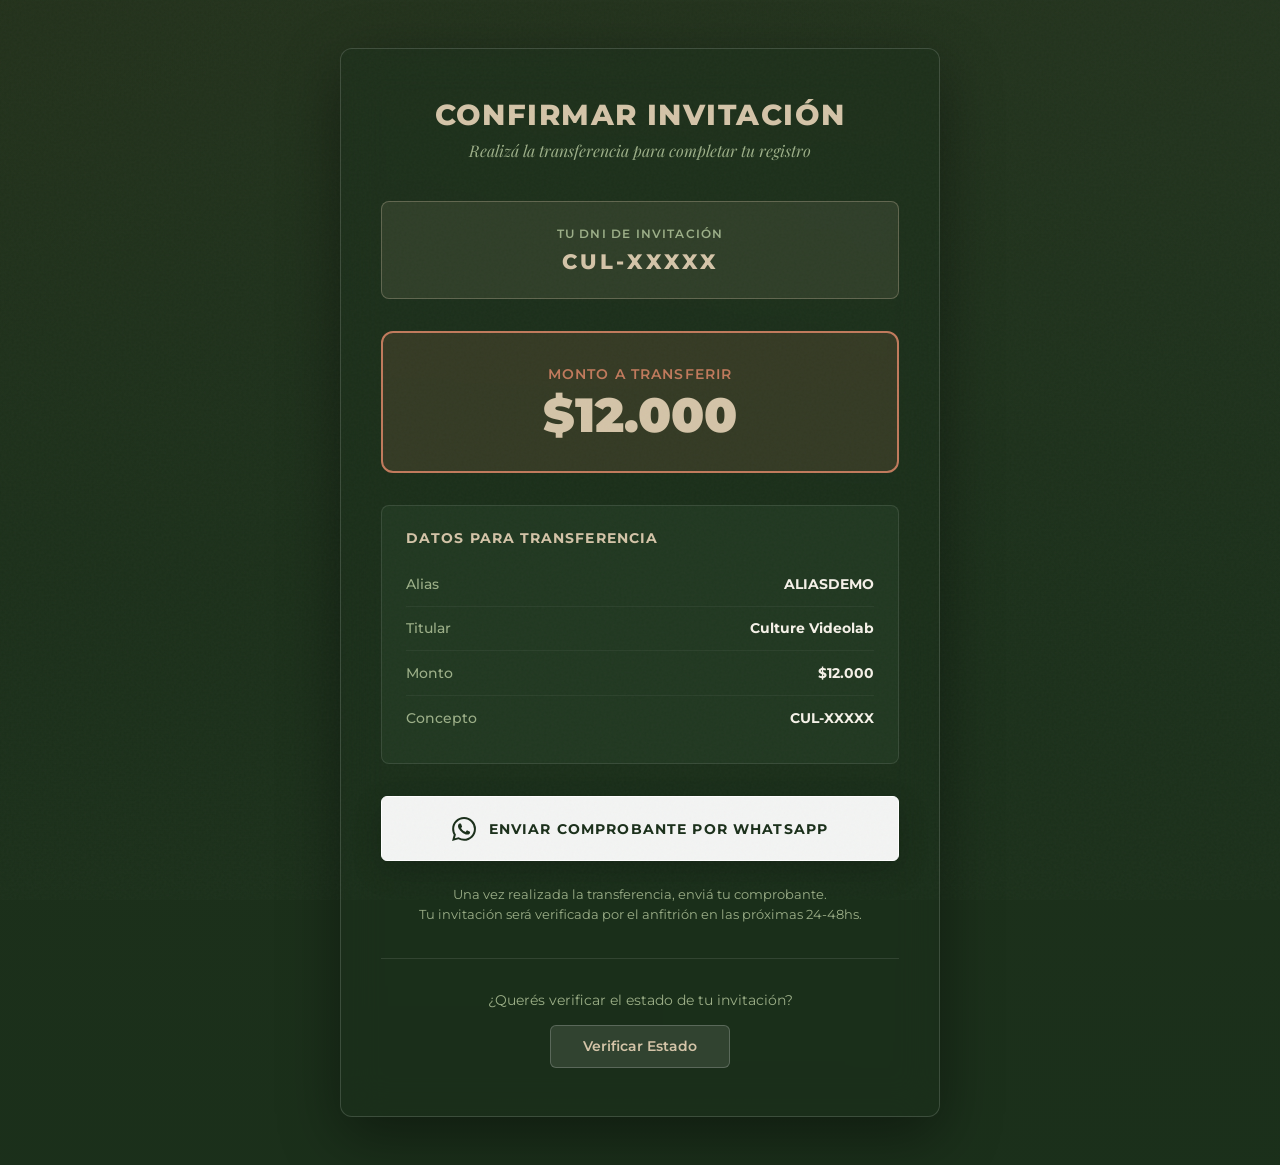
==== pago.html @ f0b37254 "Update pago.html" ====
<!DOCTYPE html>
<html lang="es">
<head>
    <meta charset="UTF-8">
    <meta name="viewport" content="width=device-width, initial-scale=1.0">
    <title>Pago — CULTURE VIDEO EXPERIENCE</title>
    <link rel="preconnect" href="https://fonts.googleapis.com">
    <link rel="preconnect" href="https://fonts.gstatic.com" crossorigin>
    <link href="https://fonts.googleapis.com/css2?family=Montserrat:wght@300;400;500;600;700;800;900&family=Playfair+Display:ital,wght@0,400;0,600;1,400&display=swap" rel="stylesheet">
    <style>
        * {
            margin: 0;
            padding: 0;
            box-sizing: border-box;
        }

        :root {
            --earth: #8B7355;
            --terracotta: #C17A5C;
            --sand: #E8DCC4;
            --beige: #D4C4A8;
            --cream: #F5F1E8;
            --forest: #1A2F1A;
            --forest-light: #2D4A2D;
            --sage: #9CAF88;
            --white: #FFFFFF;
            --warm-white: #FAF8F3;
            
            --font-body: 'Montserrat', sans-serif;
            --font-elegant: 'Playfair Display', serif;
        }

        body {
            font-family: var(--font-body);
            background: var(--forest);
            color: var(--cream);
            overflow-x: hidden;
            -webkit-font-smoothing: antialiased;
            min-height: 100vh;
        }

        body::before {
            content: '';
            position: fixed;
            top: 0;
            left: 0;
            width: 100%;
            height: 100%;
            pointer-events: none;
            z-index: 9999;
            opacity: 0.03;
            background-image: url("data:image/svg+xml,%3Csvg viewBox='0 0 400 400' xmlns='http://www.w3.org/2000/svg'%3E%3Cfilter id='noiseFilter'%3E%3CfeTurbulence type='fractalNoise' baseFrequency='0.9' numOctaves='4' stitchTiles='stitch'/%3E%3C/filter%3E%3Crect width='100%25' height='100%25' filter='url(%23noiseFilter)'/%3E%3C/svg%3E");
        }

        .hero {
            position: relative;
            min-height: 100vh;
            display: flex;
            flex-direction: column;
            align-items: center;
            justify-content: center;
            padding: 3rem 2rem;
            overflow: hidden;
        }

        .hero-bg {
            position: absolute;
            top: 0;
            left: 0;
            width: 100%;
            height: 100%;
            z-index: 0;
        }

        .hero-bg-image {
            position: absolute;
            width: 100%;
            height: 100%;
            background-image: 
                linear-gradient(135deg, rgba(193, 122, 92, 0.15) 0%, rgba(212, 196, 168, 0.15) 100%),
                url('https://images.unsplash.com/photo-1566073771259-6a8506099945?w=1920&q=80');
            background-size: cover;
            background-position: center;
            filter: saturate(1.4) brightness(0.7);
        }

        .hero-bg-overlay {
            position: absolute;
            width: 100%;
            height: 100%;
            background: linear-gradient(
                180deg,
                rgba(26, 47, 26, 0.5) 0%,
                rgba(26, 47, 26, 0.88) 50%,
                rgba(26, 47, 26, 0.95) 100%
            );
        }

        .payment-container {
            max-width: 600px;
            width: 100%;
            margin: 0 auto;
            position: relative;
            z-index: 10;
        }

        .payment-card {
            background: rgba(26, 47, 26, 0.5);
            backdrop-filter: blur(20px);
            border: 1px solid rgba(255, 255, 255, 0.15);
            border-radius: 12px;
            padding: 3rem 2.5rem;
            box-shadow: 0 20px 60px rgba(0, 0, 0, 0.4);
        }

        .payment-header {
            text-align: center;
            margin-bottom: 2.5rem;
        }

        .payment-title {
            font-family: var(--font-body);
            font-size: 1.8rem;
            font-weight: 800;
            letter-spacing: 0.05em;
            text-transform: uppercase;
            color: var(--beige);
            margin-bottom: 0.5rem;
        }

        .payment-subtitle {
            font-family: var(--font-elegant);
            font-size: 1rem;
            font-style: italic;
            color: var(--sage);
        }

        .invitation-id-box {
            background: rgba(212, 196, 168, 0.1);
            border: 1px solid rgba(212, 196, 168, 0.3);
            border-radius: 8px;
            padding: 1.5rem;
            margin: 2rem 0;
            text-align: center;
        }

        .invitation-id-label {
            font-family: var(--font-body);
            font-size: 0.75rem;
            font-weight: 600;
            letter-spacing: 0.1em;
            text-transform: uppercase;
            color: var(--sage);
            margin-bottom: 0.5rem;
        }

        .invitation-id-value {
            font-family: var(--font-body);
            font-size: 1.3rem;
            font-weight: 800;
            color: var(--beige);
            letter-spacing: 0.15em;
        }

        .payment-amount-box {
            background: rgba(193, 122, 92, 0.15);
            border: 2px solid var(--terracotta);
            border-radius: 12px;
            padding: 2rem;
            margin: 2rem 0;
            text-align: center;
        }

        .payment-amount-label {
            font-family: var(--font-body);
            font-size: 0.9rem;
            font-weight: 600;
            letter-spacing: 0.08em;
            text-transform: uppercase;
            color: var(--terracotta);
            margin-bottom: 0.5rem;
        }

        .payment-amount-value {
            font-family: var(--font-body);
            font-size: 3rem;
            font-weight: 900;
            color: var(--beige);
            line-height: 1;
        }

        .payment-details {
            background: rgba(45, 74, 45, 0.4);
            border: 1px solid rgba(255, 255, 255, 0.1);
            border-radius: 8px;
            padding: 1.5rem;
            margin: 2rem 0;
        }

        .payment-details-title {
            font-family: var(--font-body);
            font-size: 0.85rem;
            font-weight: 700;
            letter-spacing: 0.08em;
            text-transform: uppercase;
            color: var(--beige);
            margin-bottom: 1rem;
        }

        .payment-info-row {
            display: flex;
            justify-content: space-between;
            align-items: center;
            padding: 0.8rem 0;
            border-bottom: 1px solid rgba(255, 255, 255, 0.05);
        }

        .payment-info-row:last-child {
            border-bottom: none;
        }

        .payment-info-label {
            font-family: var(--font-body);
            font-size: 0.85rem;
            font-weight: 500;
            color: var(--sage);
        }

        .payment-info-value {
            font-family: var(--font-body);
            font-size: 0.9rem;
            font-weight: 700;
            color: var(--cream);
            text-align: right;
        }

        .btn-send-receipt {
            width: 100%;
            padding: 1.2rem;
            background: rgba(255, 255, 255, 0.95);
            color: var(--forest);
            border: 1px solid rgba(255, 255, 255, 1);
            border-radius: 6px;
            font-family: var(--font-body);
            font-size: 0.9rem;
            font-weight: 700;
            letter-spacing: 0.08em;
            text-transform: uppercase;
            cursor: pointer;
            transition: all 0.3s ease;
            box-shadow: 0 10px 30px rgba(0, 0, 0, 0.2);
            margin-top: 1.5rem;
            display: flex;
            align-items: center;
            justify-content: center;
            gap: 0.8rem;
            text-decoration: none;
        }

        .btn-send-receipt:hover {
            transform: translateY(-2px);
            box-shadow: 0 15px 40px rgba(0, 0, 0, 0.3);
            background: rgba(255, 255, 255, 1);
        }

        .payment-note {
            text-align: center;
            margin-top: 1.5rem;
            font-family: var(--font-body);
            font-size: 0.8rem;
            color: var(--sage);
            line-height: 1.6;
        }

        .whatsapp-icon {
            width: 24px;
            height: 24px;
        }

        @media (max-width: 768px) {
            .hero {
                padding: 2rem 1.5rem;
            }

            .payment-card {
                padding: 2rem 1.5rem;
            }

            .payment-title {
                font-size: 1.4rem;
            }

            .payment-amount-value {
                font-size: 2.5rem;
            }
        }
    </style>
</head>
<body>

    <section class="hero">
        <div class="hero-bg">
            <div class="hero-bg-image"></div>
            <div class="hero-bg-overlay"></div>
        </div>

        <div class="payment-container">
            <div class="payment-card">
                <div class="payment-header">
                    <h1 class="payment-title">Confirmar Invitación</h1>
                    <p class="payment-subtitle">Realizá la transferencia para completar tu registro</p>
                </div>

                <div class="invitation-id-box">
                    <div class="invitation-id-label">Tu DNI de Invitación</div>
                    <div class="invitation-id-value" id="invitationId">12345678</div>
                </div>

                <div class="payment-amount-box">
                    <div class="payment-amount-label">Monto a Transferir</div>
                    <div class="payment-amount-value">$12.000</div>
                </div>

                <div class="payment-details">
                    <div class="payment-details-title">Datos para Transferencia</div>
                    
                    <div class="payment-info-row">
                        <span class="payment-info-label">Alias</span>
                        <span class="payment-info-value">ALIASDEMO</span>
                    </div>

                    <div class="payment-info-row">
                        <span class="payment-info-label">Titular</span>
                        <span class="payment-info-value">Culture Videolab</span>
                    </div>

                    <div class="payment-info-row">
                        <span class="payment-info-label">Monto</span>
                        <span class="payment-info-value">$12.000</span>
                    </div>

                    <div class="payment-info-row">
                        <span class="payment-info-label">Concepto</span>
                        <span class="payment-info-value" id="invitationIdConcept">12345678</span>
                    </div>
                </div>

                <a href="#" id="btnSendReceipt" class="btn-send-receipt">
                    <svg class="whatsapp-icon" viewBox="0 0 24 24" fill="currentColor">
                        <path d="M17.472 14.382c-.297-.149-1.758-.867-2.03-.967-.273-.099-.471-.148-.67.15-.197.297-.767.966-.94 1.164-.173.199-.347.223-.644.075-.297-.15-1.255-.463-2.39-1.475-.883-.788-1.48-1.761-1.653-2.059-.173-.297-.018-.458.13-.606.134-.133.298-.347.446-.52.149-.174.198-.298.298-.497.099-.198.05-.371-.025-.52-.075-.149-.669-1.612-.916-2.207-.242-.579-.487-.5-.669-.51-.173-.008-.371-.01-.57-.01-.198 0-.52.074-.792.372-.272.297-1.04 1.016-1.04 2.479 0 1.462 1.065 2.875 1.213 3.074.149.198 2.096 3.2 5.077 4.487.709.306 1.262.489 1.694.625.712.227 1.36.195 1.871.118.571-.085 1.758-.719 2.006-1.413.248-.694.248-1.289.173-1.413-.074-.124-.272-.198-.57-.347m-5.421 7.403h-.004a9.87 9.87 0 01-5.031-1.378l-.361-.214-3.741.982.998-3.648-.235-.374a9.86 9.86 0 01-1.51-5.26c.001-5.45 4.436-9.884 9.888-9.884 2.64 0 5.122 1.03 6.988 2.898a9.825 9.825 0 012.893 6.994c-.003 5.45-4.437 9.884-9.885 9.884m8.413-18.297A11.815 11.815 0 0012.05 0C5.495 0 .16 5.335.157 11.892c0 2.096.547 4.142 1.588 5.945L.057 24l6.305-1.654a11.882 11.882 0 005.683 1.448h.005c6.554 0 11.89-5.335 11.893-11.893a11.821 11.821 0 00-3.48-8.413Z"/>
                    </svg>
                    Enviar Comprobante por WhatsApp
                </a>

                <div class="payment-note">
                    Una vez realizada la transferencia, enviá tu comprobante.<br>
                    Tu invitación será verificada por el anfitrión en las próximas 24-48hs.
                </div>

                <div style="text-align: center; margin-top: 2rem; padding-top: 2rem; border-top: 1px solid rgba(255,255,255,0.1);">
                    <p style="color: var(--sage); font-size: 0.9rem; margin-bottom: 1rem;">
                        ¿Querés verificar el estado de tu invitación?
                    </p>
                    <a href="verificar.html" style="display: inline-block; padding: 0.8rem 2rem; background: rgba(255,255,255,0.1); color: var(--beige); text-decoration: none; border-radius: 6px; border: 1px solid rgba(255,255,255,0.2); font-size: 0.85rem; font-weight: 600; transition: all 0.3s ease;">
                        Verificar Estado
                    </a>
                </div>
            </div>
        </div>

    </section>

    <script>
        // Obtener ID de la URL
        const urlParams = new URLSearchParams(window.location.search);
        const invitationId = urlParams.get('id') || 'CUL-XXXXX';

        // Mostrar el ID
        document.getElementById('invitationId').textContent = invitationId;
        document.getElementById('invitationIdConcept').textContent = invitationId;

        // Obtener datos del localStorage
        const invitationData = JSON.parse(localStorage.getItem('invitationData') || '{}');
        const guestName = invitationData.firstName ? `${invitationData.firstName} ${invitationData.lastName}` : 'Invitado';

        // Configurar botón de WhatsApp
        const whatsappNumber = '5431111111'; // 
        const whatsappMessage = `Hola! Soy ${guestName}. Te envío el comprobante de pago para mi invitación al VIDEO EXPERIENCE.

*DNI:* ${invitationId}
*Monto:* $12.000
*Invitado por:* ${invitationData.hostName || 'N/A'}

Gracias!`;

        const whatsappUrl = `https://wa.me/${whatsappNumber}?text=${encodeURIComponent(whatsappMessage)}`;
        document.getElementById('btnSendReceipt').href = whatsappUrl;
    </script>
</body>
</html>
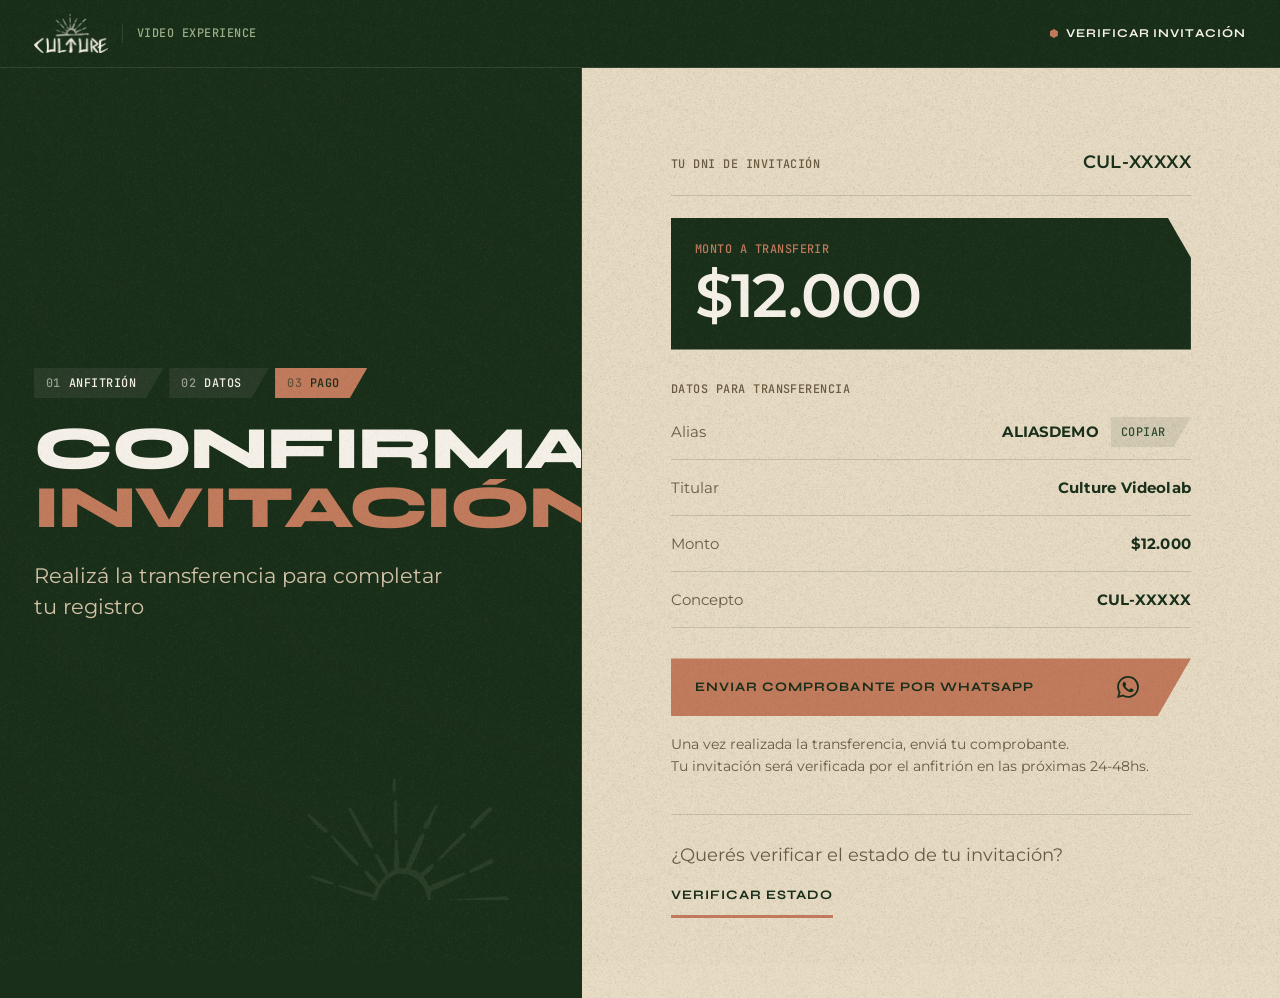
==== commit 0511d3bf: "Rediseño visual: identidad del evento con grano, cortes a 60° y animaciones Mantiene textos, anfitri" ====
--- a/pago.html
+++ b/pago.html
@@ -3,372 +3,180 @@
 <head>
     <meta charset="UTF-8">
     <meta name="viewport" content="width=device-width, initial-scale=1.0">
-    <title>Pago — CULTURE VIDEO EXPERIENCE</title>
+    <title>Confirmar Invitación — CULTURE</title>
+    <meta name="theme-color" content="#1A2F1A">
+    <script>document.documentElement.classList.add('js')</script>
     <link rel="preconnect" href="https://fonts.googleapis.com">
     <link rel="preconnect" href="https://fonts.gstatic.com" crossorigin>
-    <link href="https://fonts.googleapis.com/css2?family=Montserrat:wght@300;400;500;600;700;800;900&family=Playfair+Display:ital,wght@0,400;0,600;1,400&display=swap" rel="stylesheet">
+    <link href="https://fonts.googleapis.com/css2?family=JetBrains+Mono:wght@500&family=Montserrat:wght@400;500;600;700&family=Syne:wght@600;700;800&display=swap" rel="stylesheet">
+    <link rel="stylesheet" href="assets/culture.css">
     <style>
-        * {
-            margin: 0;
-            padding: 0;
-            box-sizing: border-box;
-        }
-
-        :root {
-            --earth: #8B7355;
-            --terracotta: #C17A5C;
-            --sand: #E8DCC4;
-            --beige: #D4C4A8;
-            --cream: #F5F1E8;
-            --forest: #1A2F1A;
-            --forest-light: #2D4A2D;
-            --sage: #9CAF88;
-            --white: #FFFFFF;
-            --warm-white: #FAF8F3;
-            
-            --font-body: 'Montserrat', sans-serif;
-            --font-elegant: 'Playfair Display', serif;
-        }
-
-        body {
+        .id-box {
+            display: flex;
+            justify-content: space-between;
+            align-items: baseline;
+            gap: 16px;
+            padding-bottom: 18px;
+            border-bottom: 1px solid var(--rule);
+            color: var(--muted);
+        }
+        .id-box .invitation-id-value {
             font-family: var(--font-body);
-            background: var(--forest);
-            color: var(--cream);
-            overflow-x: hidden;
-            -webkit-font-smoothing: antialiased;
-            min-height: 100vh;
-        }
-
-        body::before {
-            content: '';
-            position: fixed;
-            top: 0;
-            left: 0;
-            width: 100%;
-            height: 100%;
-            pointer-events: none;
-            z-index: 9999;
-            opacity: 0.03;
-            background-image: url("data:image/svg+xml,%3Csvg viewBox='0 0 400 400' xmlns='http://www.w3.org/2000/svg'%3E%3Cfilter id='noiseFilter'%3E%3CfeTurbulence type='fractalNoise' baseFrequency='0.9' numOctaves='4' stitchTiles='stitch'/%3E%3C/filter%3E%3Crect width='100%25' height='100%25' filter='url(%23noiseFilter)'/%3E%3C/svg%3E");
-        }
-
-        .hero {
-            position: relative;
-            min-height: 100vh;
-            display: flex;
-            flex-direction: column;
-            align-items: center;
-            justify-content: center;
-            padding: 3rem 2rem;
-            overflow: hidden;
-        }
-
-        .hero-bg {
-            position: absolute;
-            top: 0;
-            left: 0;
-            width: 100%;
-            height: 100%;
-            z-index: 0;
-        }
-
-        .hero-bg-image {
-            position: absolute;
-            width: 100%;
-            height: 100%;
-            background-image: 
-                linear-gradient(135deg, rgba(193, 122, 92, 0.15) 0%, rgba(212, 196, 168, 0.15) 100%),
-                url('https://images.unsplash.com/photo-1566073771259-6a8506099945?w=1920&q=80');
-            background-size: cover;
-            background-position: center;
-            filter: saturate(1.4) brightness(0.7);
-        }
-
-        .hero-bg-overlay {
-            position: absolute;
-            width: 100%;
-            height: 100%;
-            background: linear-gradient(
-                180deg,
-                rgba(26, 47, 26, 0.5) 0%,
-                rgba(26, 47, 26, 0.88) 50%,
-                rgba(26, 47, 26, 0.95) 100%
-            );
-        }
-
-        .payment-container {
-            max-width: 600px;
-            width: 100%;
-            margin: 0 auto;
-            position: relative;
-            z-index: 10;
-        }
-
-        .payment-card {
-            background: rgba(26, 47, 26, 0.5);
-            backdrop-filter: blur(20px);
-            border: 1px solid rgba(255, 255, 255, 0.15);
-            border-radius: 12px;
-            padding: 3rem 2.5rem;
-            box-shadow: 0 20px 60px rgba(0, 0, 0, 0.4);
-        }
-
-        .payment-header {
-            text-align: center;
-            margin-bottom: 2.5rem;
-        }
-
-        .payment-title {
+            font-weight: 600;
+            font-size: 1.125rem;
+            letter-spacing: 0.02em;
+            color: var(--fg);
+        }
+        .amount {
+            --cut: 40px;
+            margin-top: 22px;
+            padding: 22px 24px 24px;
+            background: var(--ink);
+            color: var(--pearl);
+            clip-path: polygon(0 0, calc(100% - var(--cut) * 0.577) 0, 100% var(--cut), 100% 100%, 0 100%);
+        }
+        .amount .mono-xs { color: var(--accent); }
+        .amount .payment-amount-value {
+            margin-top: 6px;
             font-family: var(--font-body);
-            font-size: 1.8rem;
-            font-weight: 800;
-            letter-spacing: 0.05em;
-            text-transform: uppercase;
-            color: var(--beige);
-            margin-bottom: 0.5rem;
-        }
-
-        .payment-subtitle {
-            font-family: var(--font-elegant);
-            font-size: 1rem;
-            font-style: italic;
-            color: var(--sage);
-        }
-
-        .invitation-id-box {
-            background: rgba(212, 196, 168, 0.1);
-            border: 1px solid rgba(212, 196, 168, 0.3);
-            border-radius: 8px;
-            padding: 1.5rem;
-            margin: 2rem 0;
-            text-align: center;
-        }
-
-        .invitation-id-label {
-            font-family: var(--font-body);
-            font-size: 0.75rem;
             font-weight: 600;
-            letter-spacing: 0.1em;
-            text-transform: uppercase;
-            color: var(--sage);
-            margin-bottom: 0.5rem;
-        }
-
-        .invitation-id-value {
-            font-family: var(--font-body);
-            font-size: 1.3rem;
-            font-weight: 800;
-            color: var(--beige);
-            letter-spacing: 0.15em;
-        }
-
-        .payment-amount-box {
-            background: rgba(193, 122, 92, 0.15);
-            border: 2px solid var(--terracotta);
-            border-radius: 12px;
-            padding: 2rem;
-            margin: 2rem 0;
-            text-align: center;
-        }
-
-        .payment-amount-label {
-            font-family: var(--font-body);
-            font-size: 0.9rem;
-            font-weight: 600;
-            letter-spacing: 0.08em;
-            text-transform: uppercase;
-            color: var(--terracotta);
-            margin-bottom: 0.5rem;
-        }
-
-        .payment-amount-value {
-            font-family: var(--font-body);
-            font-size: 3rem;
-            font-weight: 900;
-            color: var(--beige);
+            font-size: clamp(2.6rem, 1.6rem + 4vw, 3.8rem);
+            letter-spacing: -0.02em;
             line-height: 1;
         }
-
-        .payment-details {
-            background: rgba(45, 74, 45, 0.4);
-            border: 1px solid rgba(255, 255, 255, 0.1);
-            border-radius: 8px;
-            padding: 1.5rem;
-            margin: 2rem 0;
-        }
-
-        .payment-details-title {
-            font-family: var(--font-body);
-            font-size: 0.85rem;
-            font-weight: 700;
-            letter-spacing: 0.08em;
-            text-transform: uppercase;
-            color: var(--beige);
-            margin-bottom: 1rem;
-        }
-
-        .payment-info-row {
+        .details { margin-top: 30px; }
+        .details-title { color: var(--muted); margin-bottom: 6px; }
+        .row {
             display: flex;
             justify-content: space-between;
             align-items: center;
-            padding: 0.8rem 0;
-            border-bottom: 1px solid rgba(255, 255, 255, 0.05);
-        }
-
-        .payment-info-row:last-child {
-            border-bottom: none;
-        }
-
-        .payment-info-label {
+            gap: 16px;
+            min-height: 56px;
+            padding: 10px 0;
+            border-bottom: 1px solid var(--rule);
+        }
+        .row:first-of-type { border-top: 1px solid var(--rule); }
+        .row .payment-info-label { color: var(--muted); font-size: 0.95rem; }
+        .row .val {
+            display: inline-flex;
+            align-items: center;
+            gap: 12px;
+            min-width: 0;
+        }
+        .row .payment-info-value {
             font-family: var(--font-body);
-            font-size: 0.85rem;
-            font-weight: 500;
-            color: var(--sage);
-        }
-
-        .payment-info-value {
-            font-family: var(--font-body);
-            font-size: 0.9rem;
             font-weight: 700;
-            color: var(--cream);
+            font-size: 0.9375rem;
+            letter-spacing: 0.01em;
             text-align: right;
-        }
-
-        .btn-send-receipt {
-            width: 100%;
-            padding: 1.2rem;
-            background: rgba(255, 255, 255, 0.95);
-            color: var(--forest);
-            border: 1px solid rgba(255, 255, 255, 1);
-            border-radius: 6px;
-            font-family: var(--font-body);
-            font-size: 0.9rem;
-            font-weight: 700;
-            letter-spacing: 0.08em;
-            text-transform: uppercase;
-            cursor: pointer;
-            transition: all 0.3s ease;
-            box-shadow: 0 10px 30px rgba(0, 0, 0, 0.2);
-            margin-top: 1.5rem;
-            display: flex;
-            align-items: center;
-            justify-content: center;
-            gap: 0.8rem;
-            text-decoration: none;
-        }
-
-        .btn-send-receipt:hover {
-            transform: translateY(-2px);
-            box-shadow: 0 15px 40px rgba(0, 0, 0, 0.3);
-            background: rgba(255, 255, 255, 1);
-        }
-
-        .payment-note {
-            text-align: center;
-            margin-top: 1.5rem;
-            font-family: var(--font-body);
-            font-size: 0.8rem;
-            color: var(--sage);
-            line-height: 1.6;
-        }
-
-        .whatsapp-icon {
-            width: 24px;
-            height: 24px;
-        }
-
-        @media (max-width: 768px) {
-            .hero {
-                padding: 2rem 1.5rem;
-            }
-
-            .payment-card {
-                padding: 2rem 1.5rem;
-            }
-
-            .payment-title {
-                font-size: 1.4rem;
-            }
-
-            .payment-amount-value {
-                font-size: 2.5rem;
-            }
-        }
+            overflow-wrap: anywhere;
+        }
+        .copy {
+            --h: 30px;
+            flex: none;
+            height: var(--h);
+            padding: 0 calc(var(--h) * 0.577 + 8px) 0 10px;
+            background: rgb(26 47 26 / 0.09);
+            color: var(--ink-soft);
+            clip-path: polygon(0 0, 100% 0, calc(100% - var(--h) * 0.577) 100%, 0 100%);
+            transition: background-color 0.25s, color 0.25s;
+        }
+        .copy:hover { background: var(--ink); color: var(--pearl); }
+        .copy.is-ok { background: var(--accent); color: var(--ink); }
+        .btn-send-receipt { margin-top: 30px; }
+        .btn-send-receipt .ico { width: 22px; height: 22px; }
     </style>
 </head>
 <body>
-
-    <section class="hero">
-        <div class="hero-bg">
-            <div class="hero-bg-image"></div>
-            <div class="hero-bg-overlay"></div>
+    <div class="backdrop" aria-hidden="true"></div>
+    <div class="grain" aria-hidden="true"></div>
+
+    <header class="site-header">
+        <div class="container">
+            <a class="brand" href="index.html" aria-label="Culture — inicio">
+                <span class="logo" role="img" aria-label="CULTURE"></span>
+                <span class="brand-tag mono-xs">Video Experience</span>
+            </a>
+            <a class="header-link" href="verificar.html"><span class="hx"></span><span class="roll"><span>Verificar invitación</span></span></a>
         </div>
-
-        <div class="payment-container">
-            <div class="payment-card">
-                <div class="payment-header">
-                    <h1 class="payment-title">Confirmar Invitación</h1>
-                    <p class="payment-subtitle">Realizá la transferencia para completar tu registro</p>
-                </div>
-
-                <div class="invitation-id-box">
-                    <div class="invitation-id-label">Tu DNI de Invitación</div>
-                    <div class="invitation-id-value" id="invitationId">12345678</div>
-                </div>
-
-                <div class="payment-amount-box">
-                    <div class="payment-amount-label">Monto a Transferir</div>
+    </header>
+
+    <main class="flow">
+        <aside class="flow-aside theme-dark">
+            <div class="photo-bg" aria-hidden="true"></div>
+            <span class="logo logo-bg" aria-hidden="true"></span>
+            <ol class="steps mono-xs rv" style="--d:60ms" aria-label="Pasos">
+                <li class="is-done"><span class="n">01</span>Anfitrión</li>
+                <li class="is-done"><span class="n">02</span>Datos</li>
+                <li class="is-now" aria-current="step"><span class="n">03</span>Pago</li>
+            </ol>
+            <h1 class="flow-title payment-title rv-words">
+                <span class="w"><span style="--i:0">Confirmar</span></span>
+                <span class="w hl"><span style="--i:1">Invitación</span></span>
+            </h1>
+            <p class="flow-lead payment-subtitle rv" style="--d:320ms">Realizá la transferencia para completar tu registro</p>
+        </aside>
+
+        <section class="flow-main theme-light">
+            <div class="flow-main-inner rv" style="--d:200ms">
+                <div class="id-box invitation-id-box">
+                    <span class="mono-xs invitation-id-label">Tu DNI de Invitación</span>
+                    <span class="invitation-id-value" id="invitationId">12345678</span>
+                </div>
+
+                <div class="amount payment-amount-box">
+                    <div class="mono-xs payment-amount-label">Monto a Transferir</div>
                     <div class="payment-amount-value">$12.000</div>
                 </div>
 
-                <div class="payment-details">
-                    <div class="payment-details-title">Datos para Transferencia</div>
-                    
-                    <div class="payment-info-row">
+                <div class="details payment-details">
+                    <div class="mono-xs details-title">Datos para Transferencia</div>
+
+                    <div class="row payment-info-row">
                         <span class="payment-info-label">Alias</span>
-                        <span class="payment-info-value">ALIASDEMO</span>
-                    </div>
-
-                    <div class="payment-info-row">
+                        <span class="val">
+                            <span class="payment-info-value" id="aliasValue">ALIASDEMO</span>
+                            <button type="button" class="copy mono-xs" data-copy="aliasValue">Copiar</button>
+                        </span>
+                    </div>
+
+                    <div class="row payment-info-row">
                         <span class="payment-info-label">Titular</span>
                         <span class="payment-info-value">Culture Videolab</span>
                     </div>
 
-                    <div class="payment-info-row">
+                    <div class="row payment-info-row">
                         <span class="payment-info-label">Monto</span>
                         <span class="payment-info-value">$12.000</span>
                     </div>
 
-                    <div class="payment-info-row">
+                    <div class="row payment-info-row">
                         <span class="payment-info-label">Concepto</span>
                         <span class="payment-info-value" id="invitationIdConcept">12345678</span>
                     </div>
                 </div>
 
-                <a href="#" id="btnSendReceipt" class="btn-send-receipt">
-                    <svg class="whatsapp-icon" viewBox="0 0 24 24" fill="currentColor">
+                <a href="#" id="btnSendReceipt" class="btn-plate is-accent is-block btn-send-receipt">
+                    <span class="roll"><span>Enviar Comprobante por WhatsApp</span></span>
+                    <svg class="ico whatsapp-icon" viewBox="0 0 24 24" fill="currentColor" aria-hidden="true">
                         <path d="M17.472 14.382c-.297-.149-1.758-.867-2.03-.967-.273-.099-.471-.148-.67.15-.197.297-.767.966-.94 1.164-.173.199-.347.223-.644.075-.297-.15-1.255-.463-2.39-1.475-.883-.788-1.48-1.761-1.653-2.059-.173-.297-.018-.458.13-.606.134-.133.298-.347.446-.52.149-.174.198-.298.298-.497.099-.198.05-.371-.025-.52-.075-.149-.669-1.612-.916-2.207-.242-.579-.487-.5-.669-.51-.173-.008-.371-.01-.57-.01-.198 0-.52.074-.792.372-.272.297-1.04 1.016-1.04 2.479 0 1.462 1.065 2.875 1.213 3.074.149.198 2.096 3.2 5.077 4.487.709.306 1.262.489 1.694.625.712.227 1.36.195 1.871.118.571-.085 1.758-.719 2.006-1.413.248-.694.248-1.289.173-1.413-.074-.124-.272-.198-.57-.347m-5.421 7.403h-.004a9.87 9.87 0 01-5.031-1.378l-.361-.214-3.741.982.998-3.648-.235-.374a9.86 9.86 0 01-1.51-5.26c.001-5.45 4.436-9.884 9.888-9.884 2.64 0 5.122 1.03 6.988 2.898a9.825 9.825 0 012.893 6.994c-.003 5.45-4.437 9.884-9.885 9.884m8.413-18.297A11.815 11.815 0 0012.05 0C5.495 0 .16 5.335.157 11.892c0 2.096.547 4.142 1.588 5.945L.057 24l6.305-1.654a11.882 11.882 0 005.683 1.448h.005c6.554 0 11.89-5.335 11.893-11.893a11.821 11.821 0 00-3.48-8.413Z"/>
                     </svg>
-                    Enviar Comprobante por WhatsApp
                 </a>
 
-                <div class="payment-note">
+                <p class="form-note payment-note">
                     Una vez realizada la transferencia, enviá tu comprobante.<br>
                     Tu invitación será verificada por el anfitrión en las próximas 24-48hs.
-                </div>
-
-                <div style="text-align: center; margin-top: 2rem; padding-top: 2rem; border-top: 1px solid rgba(255,255,255,0.1);">
-                    <p style="color: var(--sage); font-size: 0.9rem; margin-bottom: 1rem;">
-                        ¿Querés verificar el estado de tu invitación?
-                    </p>
-                    <a href="verificar.html" style="display: inline-block; padding: 0.8rem 2rem; background: rgba(255,255,255,0.1); color: var(--beige); text-decoration: none; border-radius: 6px; border: 1px solid rgba(255,255,255,0.2); font-size: 0.85rem; font-weight: 600; transition: all 0.3s ease;">
-                        Verificar Estado
-                    </a>
+                </p>
+
+                <div class="flow-foot">
+                    <p>¿Querés verificar el estado de tu invitación?</p>
+                    <a class="btn-line" href="verificar.html">Verificar Estado</a>
                 </div>
             </div>
-        </div>
-
-    </section>
+        </section>
+    </main>
+
+    <script src="assets/culture.js" defer></script>
 
     <script>
         // Obtener ID de la URL
@@ -384,7 +192,7 @@
         const guestName = invitationData.firstName ? `${invitationData.firstName} ${invitationData.lastName}` : 'Invitado';
 
         // Configurar botón de WhatsApp
-        const whatsappNumber = '5431111111'; // 
+        const whatsappNumber = '5431111111'; //
         const whatsappMessage = `Hola! Soy ${guestName}. Te envío el comprobante de pago para mi invitación al VIDEO EXPERIENCE.
 
 *DNI:* ${invitationId}
@@ -395,6 +203,21 @@
 
         const whatsappUrl = `https://wa.me/${whatsappNumber}?text=${encodeURIComponent(whatsappMessage)}`;
         document.getElementById('btnSendReceipt').href = whatsappUrl;
+
+        // Copiar el alias al portapapeles
+        document.querySelectorAll('[data-copy]').forEach(function (btn) {
+            btn.addEventListener('click', function () {
+                const text = document.getElementById(btn.dataset.copy).textContent.trim();
+                const done = function () {
+                    btn.textContent = 'Copiado';
+                    btn.classList.add('is-ok');
+                    setTimeout(function () { btn.textContent = 'Copiar'; btn.classList.remove('is-ok'); }, 1800);
+                };
+                if (navigator.clipboard && navigator.clipboard.writeText) {
+                    navigator.clipboard.writeText(text).then(done).catch(function () {});
+                }
+            });
+        });
     </script>
 </body>
 </html>
--- a/assets/culture.css
+++ b/assets/culture.css
@@ -0,0 +1,592 @@
+/* ==========================================================================
+   Culture Videolab — estilos compartidos
+   Dirección visual "Apertura" (centralize): perla + negro, acento naranja,
+   cortes a 60°, placas con texto que rueda, grano de película.
+   ========================================================================== */
+
+:root {
+  /* paleta original de Culture */
+  --bg: #1a2f1a;          /* forest */
+  --bg-center: #2d4a2d;   /* forest-light */
+  --bg-raise: #223a22;
+  --pearl: #f5f1e8;       /* cream: texto claro */
+  --sand: #e8dcc4;        /* superficies claras */
+  --earth: #8b7355;
+
+  --steel: #9caf88;       /* sage */
+  --soft: #d4c4a8;        /* beige */
+  --line: rgb(232 220 196 / 0.12);
+  --line-pearl: rgb(232 220 196 / 0.18);
+
+  --ink: #1a2f1a;
+  --ink-soft: #2d4a2d;
+  --ink-mute: #6a5a42;
+  --line-ink: rgb(26 47 26 / 0.16);
+
+  --accent: #c17a5c;      /* terracotta */
+  --ok: #4f7d3f;
+  --bad: #a8443a;
+
+  --font-display: 'Syne', 'Montserrat', system-ui, sans-serif;
+  --font-body: 'Montserrat', system-ui, -apple-system, 'Segoe UI', sans-serif;
+  --font-mono: 'JetBrains Mono', ui-monospace, Menlo, monospace;
+
+  --fs-mono-xs: clamp(0.6875rem, 0.66rem + 0.1vw, 0.75rem);
+  --fs-mono: clamp(0.75rem, 0.72rem + 0.12vw, 0.8125rem);
+  --fs-body: clamp(1rem, 0.96rem + 0.18vw, 1.125rem);
+  --fs-lead: clamp(1.0625rem, 0.98rem + 0.4vw, 1.3125rem);
+  --fs-h3: clamp(1.125rem, 1.02rem + 0.45vw, 1.375rem);
+  --fs-h2: clamp(1.75rem, 1.3rem + 2vw, 3rem);
+
+  --gutter: clamp(1rem, 0.6rem + 1.9vw, 2.5rem);
+  --maxw: 1360px;
+  --section-y: clamp(4.5rem, 3rem + 6vw, 9rem);
+  --header-h: 68px;
+
+  /* cortes a 60° → desplazamiento = alto × tan(30°) */
+  --slant: 0.577;
+
+  --ease-out: cubic-bezier(0.22, 1, 0.36, 1);
+  --ease-expo: cubic-bezier(0.16, 1, 0.3, 1);
+
+  color-scheme: dark;
+}
+
+*, *::before, *::after { box-sizing: border-box; }
+
+html {
+  -webkit-text-size-adjust: 100%;
+  text-size-adjust: 100%;
+  background: var(--bg);
+  scroll-behavior: smooth;
+  scroll-padding-top: calc(var(--header-h) + 12px);
+}
+
+body {
+  margin: 0;
+  min-height: 100vh;
+  min-height: 100dvh;
+  background: var(--bg);
+  color: var(--pearl);
+  font-family: var(--font-body);
+  font-size: var(--fs-body);
+  line-height: 1.6;
+  -webkit-font-smoothing: antialiased;
+  -moz-osx-font-smoothing: grayscale;
+  overflow-x: clip;
+}
+
+h1, h2, h3, p, ul, ol, figure { margin: 0; }
+h1, h2, h3 {
+  font-family: var(--font-display);
+  font-weight: 800;
+  line-height: 0.98;
+  letter-spacing: -0.02em;
+  text-transform: uppercase;
+  text-wrap: balance;
+}
+/* palabra destacada en terracota */
+.hl { color: var(--accent); }
+p { text-wrap: pretty; }
+img, svg, video { display: block; max-width: 100%; }
+a { color: inherit; text-decoration: none; }
+button { font: inherit; color: inherit; background: none; border: 0; padding: 0; cursor: pointer; }
+::selection { background: var(--accent); color: var(--ink); }
+:focus-visible { outline: 2px solid var(--accent); outline-offset: 4px; }
+
+.container {
+  width: 100%;
+  max-width: var(--maxw);
+  margin-inline: auto;
+  padding-inline: var(--gutter);
+}
+
+.mono {
+  font-family: var(--font-mono);
+  font-weight: 500;
+  font-size: var(--fs-mono);
+  letter-spacing: 0.02em;
+}
+.mono-xs {
+  font-family: var(--font-mono);
+  font-weight: 500;
+  font-size: var(--fs-mono-xs);
+  letter-spacing: 0.04em;
+  text-transform: uppercase;
+}
+
+/* hexágono chico, bullet de marca */
+.hx {
+  display: inline-block;
+  flex: none;
+  width: 0.72em;
+  height: 0.8em;
+  background: var(--accent);
+  clip-path: polygon(50% 0, 100% 25%, 100% 75%, 50% 100%, 0 75%, 0 25%);
+}
+
+/* ---------- fondo + grano ---------- */
+.backdrop {
+  position: fixed;
+  inset: 0;
+  z-index: -2;
+  pointer-events: none;
+  background: radial-gradient(ellipse 80% 65% at 50% 35%, #24402a 0%, var(--bg) 55%, #122212 100%);
+}
+.grain {
+  position: fixed;
+  inset: -64px;
+  z-index: 990;
+  pointer-events: none;
+  background: url('grain-fine-512-a.png') 0 0 / 256px 256px;
+  opacity: 0.42;
+  will-change: transform;
+  contain: strict;
+}
+@media (prefers-reduced-motion: no-preference) {
+  .grain { animation: grain-shift 1s steps(1, end) infinite; }
+}
+@keyframes grain-shift {
+  0% { transform: translate(0, 0); }
+  11% { transform: translate(-43px, 23px); }
+  22% { transform: translate(31px, -53px); }
+  33% { transform: translate(-17px, -37px); }
+  44% { transform: translate(51px, 39px); }
+  55% { transform: translate(-57px, -9px); }
+  66% { transform: translate(21px, 59px); }
+  77% { transform: translate(-33px, 47px); }
+  88% { transform: translate(41px, -25px); }
+  100% { transform: translate(0, 0); }
+}
+
+/* ---------- foto de fondo del evento (la del sitio original), con velo verde y zoom lento ---------- */
+.photo-bg {
+  position: absolute;
+  inset: 0;
+  z-index: -1;
+  overflow: hidden;
+  pointer-events: none;
+}
+.photo-bg::before {
+  content: '';
+  position: absolute;
+  inset: 0;
+  background: url('https://images.unsplash.com/photo-1566073771259-6a8506099945?w=1920&q=80') center / cover;
+  filter: saturate(1.25) brightness(0.72);
+}
+@media (prefers-reduced-motion: no-preference) {
+  .photo-bg::before { animation: slow-zoom 25s ease-in-out infinite alternate; }
+}
+@keyframes slow-zoom { to { transform: scale(1.08); } }
+.photo-bg::after {
+  content: '';
+  position: absolute;
+  inset: 0;
+  background:
+    linear-gradient(180deg, rgb(26 47 26 / 0.35) 0%, rgb(26 47 26 / 0.72) 45%, rgb(26 47 26 / 0.97) 100%),
+    linear-gradient(90deg, rgb(26 47 26 / 0.85) 0%, rgb(26 47 26 / 0.25) 100%);
+}
+
+/* ---------- temas de sección ---------- */
+.theme-dark {
+  --fg: var(--pearl);
+  --muted: var(--steel);
+  --body: var(--soft);
+  --rule: var(--line-pearl);
+  color: var(--pearl);
+}
+.theme-light {
+  --fg: var(--ink);
+  --muted: var(--ink-mute);
+  --body: var(--ink-soft);
+  --rule: var(--line-ink);
+  color: var(--ink);
+  background: var(--sand);
+  position: relative;
+  isolation: isolate;
+}
+.theme-light::before {
+  content: '';
+  position: absolute;
+  inset: 0;
+  z-index: -1;
+  pointer-events: none;
+  background: url('grain-strong-512.png') 0 0 / 256px;
+  opacity: 0.4;
+}
+
+/* ---------- logo (el PNG original, usado como máscara para poder teñirlo) ---------- */
+.logo {
+  display: block;
+  aspect-ratio: 1373 / 722;
+  background: currentColor;
+  -webkit-mask: url('culture-logo.png') center / contain no-repeat;
+  mask: url('culture-logo.png') center / contain no-repeat;
+}
+
+/* ---------- header ---------- */
+.site-header {
+  position: sticky;
+  top: 0;
+  z-index: 50;
+  height: var(--header-h);
+  background: rgb(26 47 26 / 0.78);
+  -webkit-backdrop-filter: blur(14px) saturate(1.2);
+  backdrop-filter: blur(14px) saturate(1.2);
+  border-bottom: 1px solid var(--line);
+}
+.site-header .container {
+  height: 100%;
+  display: flex;
+  align-items: center;
+  justify-content: space-between;
+  gap: 16px;
+}
+.brand {
+  display: flex;
+  align-items: center;
+  gap: 14px;
+  color: var(--pearl);
+}
+.brand .logo { width: 74px; }
+.brand-tag {
+  display: none;
+  padding-left: 14px;
+  border-left: 1px solid var(--line);
+  color: var(--steel);
+}
+@media (min-width: 768px) {
+  .brand-tag { display: inline; }
+}
+.header-link {
+  display: inline-flex;
+  align-items: center;
+  gap: 8px;
+  color: var(--pearl);
+  font-family: var(--font-display);
+  font-weight: 700;
+  font-size: 0.75rem;
+  letter-spacing: 0.08em;
+  text-transform: uppercase;
+  white-space: nowrap;
+}
+.header-link .hx { font-size: 11px; }
+
+/* ---------- texto que rueda ---------- */
+.roll {
+  display: inline-block;
+  overflow: hidden;
+  vertical-align: top;
+  line-height: 1.25;
+  height: 1.25em;
+}
+.roll > span {
+  display: block;
+  text-shadow: 0 1.25em currentColor;
+  transition: transform 0.55s var(--ease-expo);
+}
+a:hover .roll > span,
+button:not(:disabled):hover .roll > span,
+a:focus-visible .roll > span,
+button:focus-visible .roll > span {
+  transform: translateY(-1.25em);
+}
+
+/* ---------- botones ---------- */
+.btn-plate {
+  --h: 58px;
+  --cut: calc(var(--h) * var(--slant));
+  --plate: var(--ink);
+  --plate-ink: var(--pearl);
+  position: relative;
+  display: inline-flex;
+  align-items: center;
+  justify-content: flex-start;
+  gap: 14px;
+  height: var(--h);
+  padding: 0 calc(var(--cut) + 18px) 0 24px;
+  background: var(--plate);
+  color: var(--plate-ink);
+  font-family: var(--font-display);
+  font-weight: 700;
+  font-size: 0.8125rem;
+  letter-spacing: 0.08em;
+  text-transform: uppercase;
+  white-space: nowrap;
+  clip-path: polygon(0 0, 100% 0, calc(100% - var(--cut)) 100%, 0 100%);
+  transition: padding 0.55s var(--ease-expo), background-color 0.3s, color 0.3s, opacity 0.3s;
+}
+.btn-plate .hx {
+  font-size: 15px;
+  transition: transform 0.55s var(--ease-expo);
+}
+.btn-plate:not(:disabled):hover { padding-right: calc(var(--cut) + 34px); }
+.btn-plate:not(:disabled):hover .hx { transform: scale(1.3); }
+.btn-plate:focus-visible { outline: none; box-shadow: inset 0 0 0 2px var(--accent); }
+.btn-plate.is-light { --plate: var(--pearl); --plate-ink: var(--ink); }
+.btn-plate.is-accent { --plate: var(--accent); --plate-ink: var(--ink); }
+.btn-plate.is-accent .hx { background: var(--ink); }
+.btn-plate:disabled { cursor: not-allowed; opacity: 0.38; }
+.btn-plate.is-block {
+  width: 100%;
+  justify-content: space-between;
+}
+.btn-plate .ico { width: 20px; height: 20px; flex: none; }
+.btn-plate.is-block .roll { min-width: 0; }
+@media (max-width: 479px) {
+  .btn-plate.is-block {
+    height: auto;
+    min-height: var(--h);
+    padding-block: 12px;
+    padding-left: 20px;
+    white-space: normal;
+    line-height: 1.25;
+  }
+  .btn-plate.is-block .roll { height: auto; overflow: visible; }
+  .btn-plate.is-block .roll > span { text-shadow: none; transform: none !important; }
+}
+.input { background-clip: padding-box; }
+.theme-light .input { background-color: rgb(245 241 232 / 0.6); }
+
+.btn-line {
+  display: inline-flex;
+  align-items: center;
+  gap: 10px;
+  padding: 10px 0 12px;
+  font-family: var(--font-display);
+  font-weight: 700;
+  font-size: 0.8125rem;
+  letter-spacing: 0.08em;
+  text-transform: uppercase;
+  white-space: nowrap;
+  background: linear-gradient(var(--accent), var(--accent)) no-repeat 0 100% / 100% 3px;
+}
+.btn-line:hover,
+.btn-line:focus-visible { animation: bar-sweep 0.7s var(--ease-expo); }
+@keyframes bar-sweep {
+  0% { background-position: 100% 100%; background-size: 100% 3px; }
+  45% { background-position: 100% 100%; background-size: 0% 3px; }
+  46% { background-position: 0 100%; background-size: 0% 3px; }
+  100% { background-position: 0 100%; background-size: 100% 3px; }
+}
+
+/* ---------- etiquetas de sección ---------- */
+.eyebrow {
+  display: inline-flex;
+  align-items: center;
+  gap: 10px;
+  color: var(--muted, var(--steel));
+}
+.eyebrow .hx { font-size: 10px; }
+.eyebrow b { color: var(--fg, var(--pearl)); font-weight: 500; }
+
+/* ---------- formularios ---------- */
+.field { display: grid; gap: 8px; }
+.field + .field { margin-top: 22px; }
+.field-label {
+  display: flex;
+  justify-content: space-between;
+  gap: 12px;
+  color: var(--muted);
+}
+.field-label .req { color: var(--accent); }
+.input {
+  width: 100%;
+  height: 56px;
+  padding: 0 18px;
+  border: 1px solid var(--rule);
+  border-radius: 0;
+  background: rgb(5 5 7 / 0.035);
+  color: var(--fg);
+  font-family: var(--font-body);
+  font-size: 1.0625rem;
+  font-weight: 500;
+  letter-spacing: 0.01em;
+  outline: none;
+  -webkit-appearance: none;
+  appearance: none;
+  transition: border-color 0.25s, background-color 0.25s, box-shadow 0.35s var(--ease-expo);
+}
+.theme-dark .input { background: rgb(245 241 232 / 0.05); }
+.input::placeholder { color: var(--muted); opacity: 0.6; }
+.input:hover { border-color: color-mix(in srgb, var(--fg) 40%, transparent); }
+.input:focus {
+  border-color: var(--fg);
+  box-shadow: inset 4px 0 0 var(--accent);
+}
+
+/* ---------- revelado ---------- */
+.rv-words .w {
+  display: inline-block;
+  overflow: hidden;
+  vertical-align: top;
+  padding-bottom: 0.08em;
+  margin-bottom: -0.08em;
+}
+.rv-words .w > span { display: inline-block; }
+@media (prefers-reduced-motion: no-preference) {
+  .rv-words .w > span {
+    animation: word-in 1.1s var(--ease-expo) both;
+    animation-delay: calc(var(--d, 0ms) + var(--i, 0) * 60ms);
+  }
+  .rv {
+    animation: fade-up 1s var(--ease-expo) both;
+    animation-delay: var(--d, 0ms);
+  }
+}
+@keyframes word-in { from { transform: translateY(105%); } }
+@keyframes fade-up { from { opacity: 0; transform: translateY(18px); } }
+
+html.js [data-sr]:not(.in) { opacity: 0; transform: translateY(26px); }
+html.js [data-sr] {
+  transition: opacity 0.9s var(--ease-out), transform 1.1s var(--ease-expo);
+  transition-delay: var(--d, 0ms);
+}
+
+/* ---------- páginas del flujo (registro / pago / verificar) ---------- */
+.flow {
+  min-height: calc(100dvh - var(--header-h));
+  display: grid;
+  grid-template-columns: minmax(0, 1fr);
+  grid-template-rows: auto 1fr;
+}
+.flow-aside {
+  position: relative;
+  isolation: isolate;
+  padding: clamp(2.25rem, 1.5rem + 3vw, 4.5rem) var(--gutter) clamp(2rem, 1.5rem + 2vw, 3rem);
+  display: flex;
+  flex-direction: column;
+  gap: 22px;
+  overflow: hidden;
+}
+.flow-aside .logo-bg {
+  position: absolute;
+  right: -8%;
+  bottom: -14%;
+  width: min(78%, 560px);
+  color: var(--sand);
+  opacity: 0.08;
+  pointer-events: none;
+}
+.flow-title {
+  font-size: clamp(2rem, 1.2rem + 3.2vw, 3.9rem);
+  max-width: 12ch;
+}
+.flow-lead {
+  color: var(--soft);
+  font-size: var(--fs-lead);
+  line-height: 1.5;
+  max-width: 32ch;
+}
+.steps {
+  list-style: none;
+  padding: 0;
+  margin-top: 8px;
+  display: flex;
+  gap: 6px;
+  flex-wrap: wrap;
+}
+.steps li {
+  --h: 30px;
+  display: inline-flex;
+  align-items: center;
+  gap: 8px;
+  height: var(--h);
+  padding: 0 calc(var(--h) * var(--slant) + 10px) 0 12px;
+  background: rgb(245 241 232 / 0.07);
+  color: var(--steel);
+  clip-path: polygon(0 0, 100% 0, calc(100% - var(--h) * var(--slant)) 100%, 0 100%);
+}
+.steps li.is-done { color: var(--pearl); }
+.steps li.is-now { background: var(--accent); color: var(--ink); }
+.steps li .n { opacity: 0.55; }
+
+.flow-main {
+  padding: clamp(2rem, 1.5rem + 3vw, 4.5rem) var(--gutter) clamp(3rem, 2rem + 4vw, 5rem);
+}
+.flow-main-inner { width: 100%; max-width: 520px; margin-inline: auto; }
+.flow-foot {
+  margin-top: 36px;
+  padding-top: 26px;
+  border-top: 1px solid var(--rule);
+  display: grid;
+  gap: 6px;
+  justify-items: start;
+  color: var(--muted);
+}
+.flow-foot a { color: var(--fg); }
+
+.host-chip {
+  --h: 40px;
+  align-self: flex-start;
+  display: inline-flex;
+  align-items: center;
+  gap: 12px;
+  height: var(--h);
+  padding: 0 calc(var(--h) * var(--slant) + 16px) 0 16px;
+  background: var(--accent);
+  color: var(--ink);
+  clip-path: polygon(0 0, 100% 0, calc(100% - var(--h) * var(--slant)) 100%, 0 100%);
+  max-width: 100%;
+}
+.host-chip .mono-xs { opacity: 0.7; }
+.host-chip strong {
+  font-family: var(--font-display);
+  font-weight: 700;
+  font-size: 0.875rem;
+  letter-spacing: 0.04em;
+  text-transform: uppercase;
+  white-space: nowrap;
+  overflow: hidden;
+  text-overflow: ellipsis;
+}
+.host-chip strong:empty::before { content: '—'; }
+
+.form-note {
+  margin-top: 18px;
+  color: var(--muted);
+  font-size: 0.875rem;
+  line-height: 1.55;
+}
+
+@media (min-width: 1024px) {
+  .flow { grid-template-columns: minmax(0, 5fr) minmax(0, 6fr); grid-template-rows: 1fr; }
+  .flow-aside {
+    position: sticky;
+    top: var(--header-h);
+    height: calc(100dvh - var(--header-h));
+    justify-content: center;
+    padding-left: max(var(--gutter), calc((100vw - var(--maxw)) / 2 + var(--gutter)));
+    border-right: 1px solid var(--line);
+  }
+  .flow-main {
+    display: flex;
+    align-items: center;
+    padding-block: 5rem;
+  }
+}
+
+/* ---------- pie ---------- */
+.site-footer {
+  border-top: 1px solid var(--line);
+  padding: 28px 0 34px;
+  color: var(--steel);
+}
+.site-footer .container {
+  display: flex;
+  flex-wrap: wrap;
+  align-items: center;
+  justify-content: space-between;
+  gap: 14px 24px;
+}
+.site-footer .logo { width: 64px; color: var(--pearl); }
+
+/* ---------- movimiento reducido ---------- */
+@media (prefers-reduced-motion: reduce) {
+  html { scroll-behavior: auto; }
+  *, *::before, *::after {
+    animation-duration: 0.01ms !important;
+    animation-iteration-count: 1 !important;
+    transition-duration: 0.01ms !important;
+  }
+}
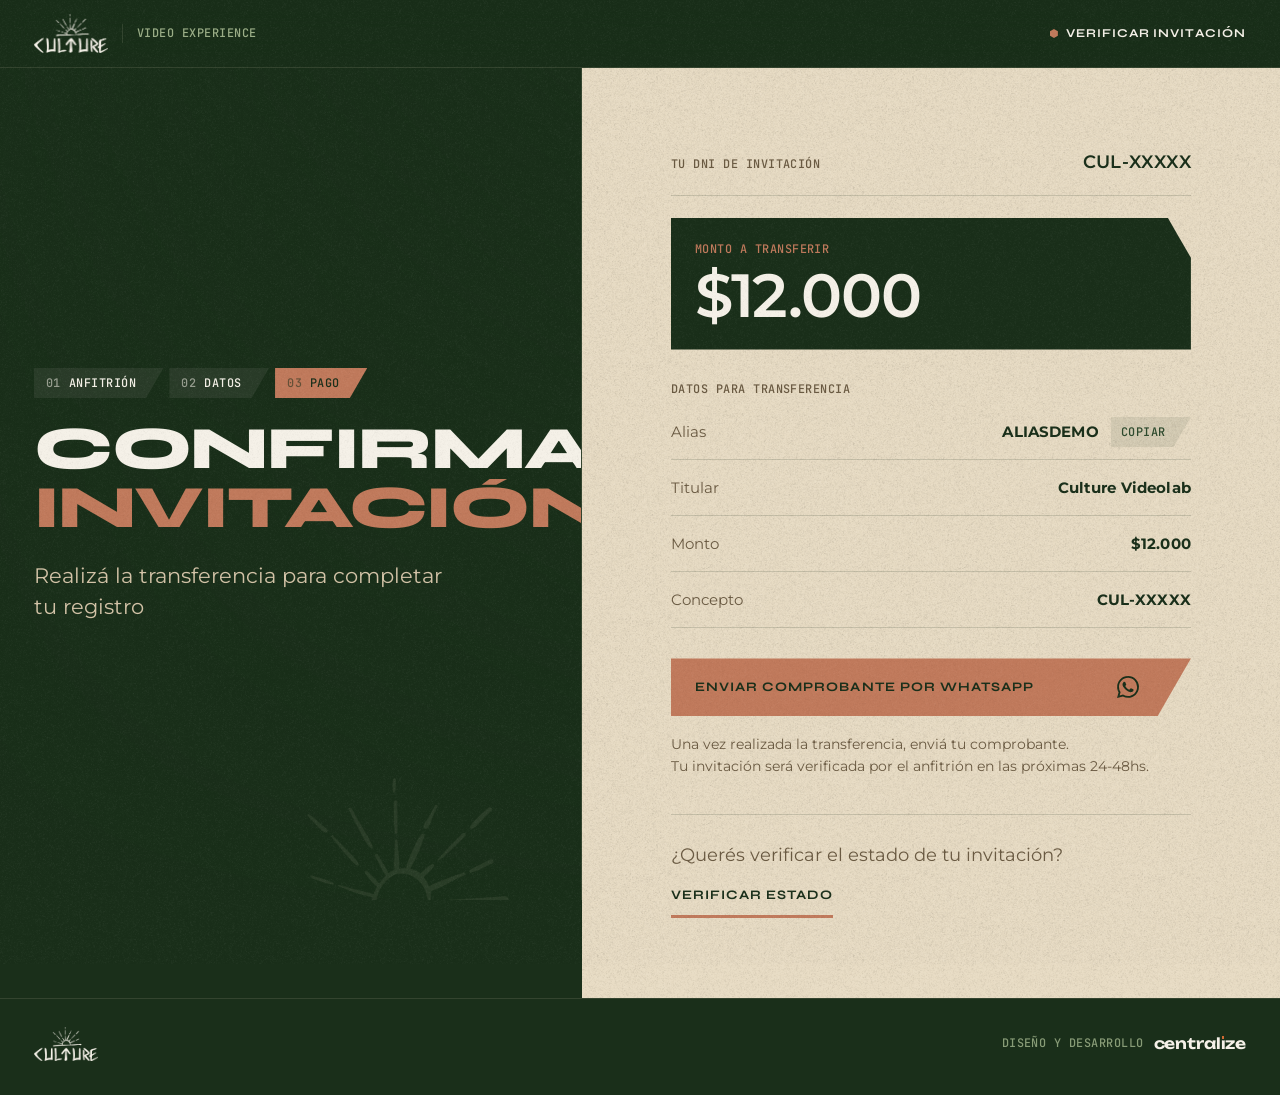
==== commit d6238237: "Crédito en el pie: Diseño y desarrollo · centralize Co-Authored-By: Claude Opus 5.5 <noreply@anthrop" ====
--- a/pago.html
+++ b/pago.html
@@ -9,6 +9,7 @@
     <link rel="preconnect" href="https://fonts.googleapis.com">
     <link rel="preconnect" href="https://fonts.gstatic.com" crossorigin>
     <link href="https://fonts.googleapis.com/css2?family=JetBrains+Mono:wght@500&family=Montserrat:wght@400;500;600;700&family=Syne:wght@600;700;800&display=swap" rel="stylesheet">
+    <link href="https://fonts.googleapis.com/css2?family=Unbounded:wght@600&text=centralze%C4%B1&display=swap" rel="stylesheet">
     <link rel="stylesheet" href="assets/culture.css">
     <style>
         .id-box {
@@ -175,6 +176,16 @@
             </div>
         </section>
     </main>
+
+    <footer class="site-footer">
+        <div class="container">
+            <span class="logo" role="img" aria-label="CULTURE"></span>
+            <a class="credit" href="https://centralize-ar.com" target="_blank" rel="noopener">
+                <span class="mono-xs">Diseño y desarrollo</span>
+                <span class="wordmark"><span class="roll"><span><span class="visually-hidden">centralize</span><span aria-hidden="true">central<span class="wm-i">ı<span class="wm-dot"></span></span>ze</span></span></span></span>
+            </a>
+        </div>
+    </footer>
 
     <script src="assets/culture.js" defer></script>
 
--- a/assets/culture.css
+++ b/assets/culture.css
@@ -581,6 +581,37 @@
 }
 .site-footer .logo { width: 64px; color: var(--pearl); }
 
+/* crédito del estudio */
+.credit {
+  display: inline-flex;
+  align-items: center;
+  gap: 10px;
+  color: var(--steel);
+}
+.credit .mono-xs { opacity: 0.85; }
+.credit .wordmark {
+  font-family: 'Unbounded', var(--font-display);
+  font-weight: 600;
+  font-size: 0.95rem;
+  letter-spacing: -0.01em;
+  line-height: 1.25;
+  color: var(--pearl);
+  text-transform: none;
+}
+.wm-i { position: relative; display: inline-block; }
+.wm-dot {
+  position: absolute;
+  width: 0.17em;
+  height: 0.17em;
+  left: 47%;
+  top: 0.12em;
+  margin-left: -0.085em;
+  background: #cf6a33; /* naranja de centralize */
+}
+.credit:hover .wordmark { color: var(--accent); }
+.credit .wordmark { transition: color 0.3s; }
+.site-footer .footer-meta { display: inline-flex; align-items: center; gap: 14px 24px; flex-wrap: wrap; }
+
 /* ---------- movimiento reducido ---------- */
 @media (prefers-reduced-motion: reduce) {
   html { scroll-behavior: auto; }
@@ -590,3 +621,15 @@
     transition-duration: 0.01ms !important;
   }
 }
+
+.visually-hidden {
+  position: absolute !important;
+  width: 1px;
+  height: 1px;
+  padding: 0;
+  margin: -1px;
+  overflow: hidden;
+  clip: rect(0 0 0 0);
+  white-space: nowrap;
+  border: 0;
+}
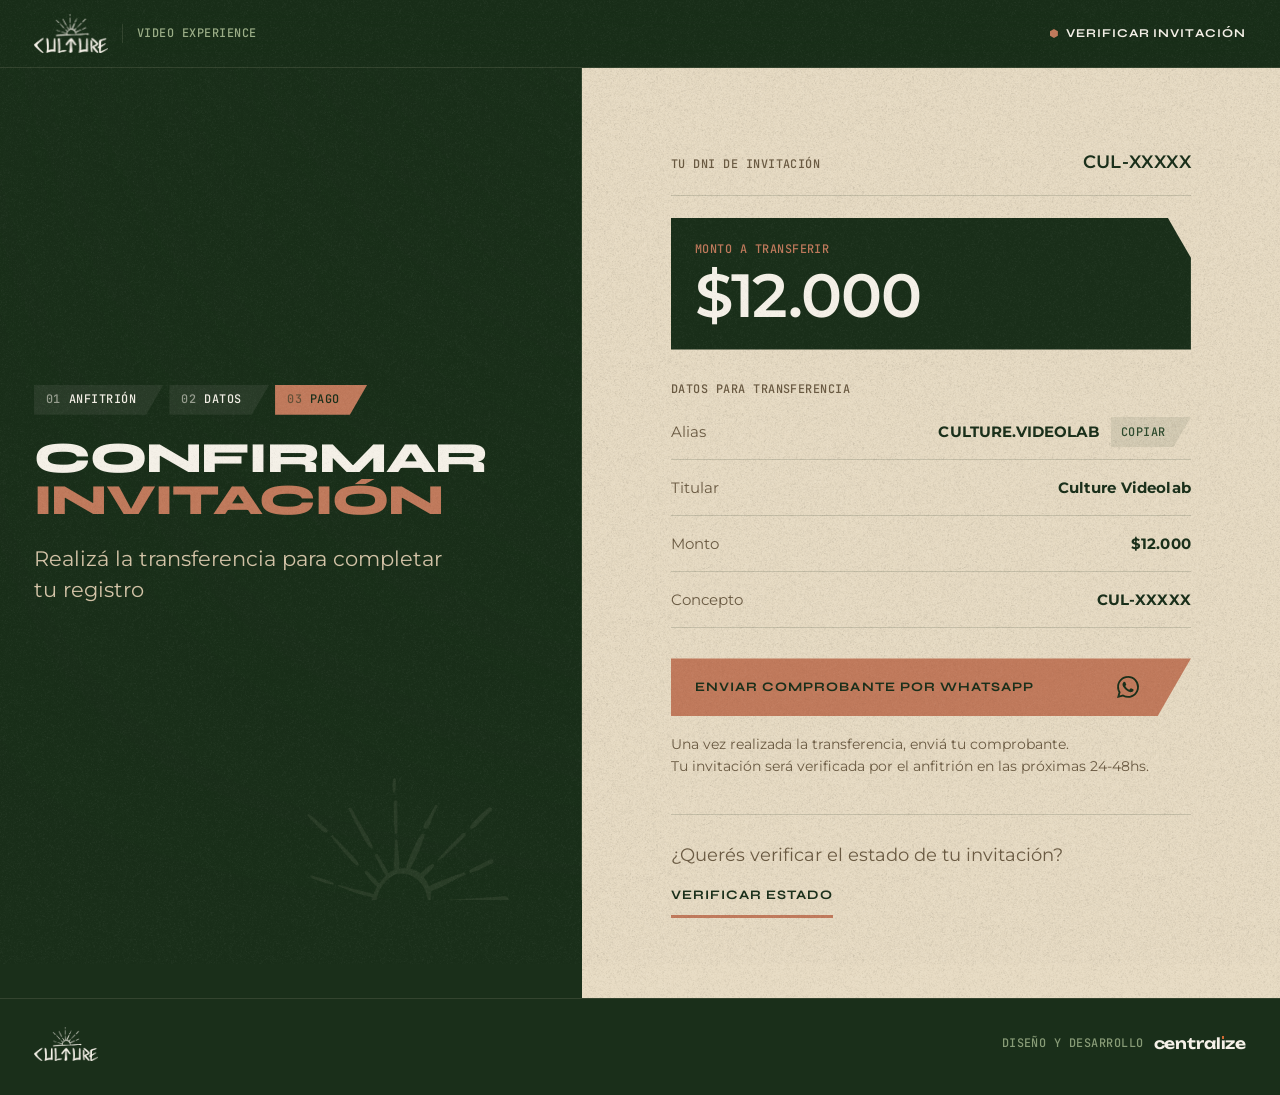
==== commit c215a302: "Pago: alias y WhatsApp del evento Co-Authored-By: Claude Opus 5.5 <noreply@anthropic.com>" ====
--- a/pago.html
+++ b/pago.html
@@ -136,7 +136,7 @@
                     <div class="row payment-info-row">
                         <span class="payment-info-label">Alias</span>
                         <span class="val">
-                            <span class="payment-info-value" id="aliasValue">ALIASDEMO</span>
+                            <span class="payment-info-value" id="aliasValue">CULTURE.VIDEOLAB</span>
                             <button type="button" class="copy mono-xs" data-copy="aliasValue">Copiar</button>
                         </span>
                     </div>
@@ -203,7 +203,7 @@
         const guestName = invitationData.firstName ? `${invitationData.firstName} ${invitationData.lastName}` : 'Invitado';
 
         // Configurar botón de WhatsApp
-        const whatsappNumber = '5431111111'; //
+        const whatsappNumber = '543407410703';
         const whatsappMessage = `Hola! Soy ${guestName}. Te envío el comprobante de pago para mi invitación al VIDEO EXPERIENCE.
 
 *DNI:* ${invitationId}
--- a/assets/culture.css
+++ b/assets/culture.css
@@ -458,6 +458,7 @@
   flex-direction: column;
   gap: 22px;
   overflow: hidden;
+  container-type: inline-size;
 }
 .flow-aside .logo-bg {
   position: absolute;
@@ -469,7 +470,8 @@
   pointer-events: none;
 }
 .flow-title {
-  font-size: clamp(2rem, 1.2rem + 3.2vw, 3.9rem);
+  /* se ajusta al ancho de la columna: CONFIRMAR / INVITACIÓN nunca se cortan */
+  font-size: min(clamp(2rem, 1.2rem + 3.2vw, 3.9rem), 8.4cqi);
   max-width: 12ch;
 }
 .flow-lead {
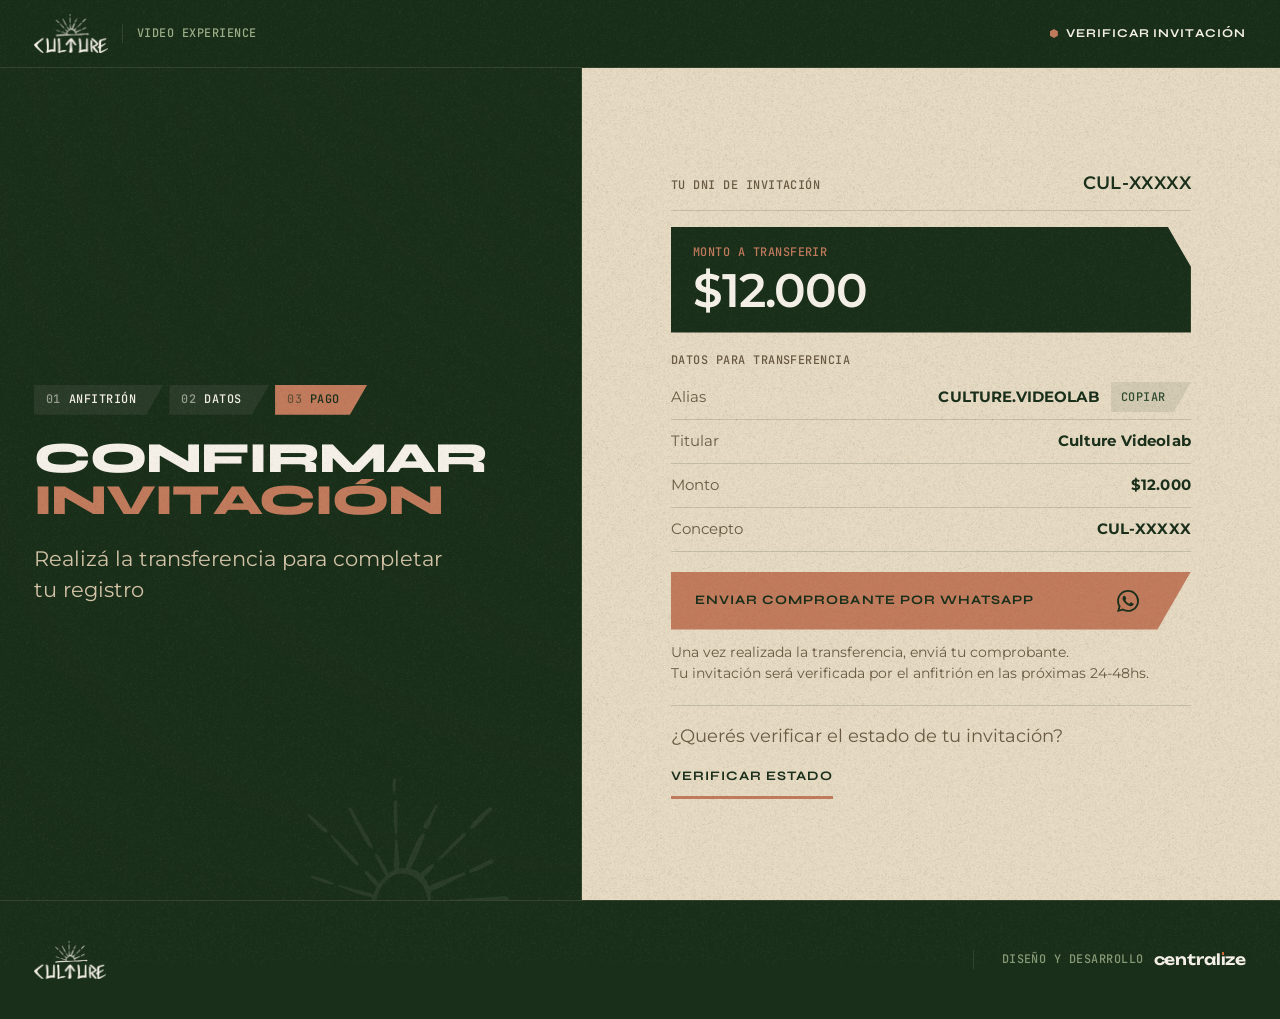
==== commit 02ab6b2d: "Movimiento con personalidad y portada que entra entera en cualquier pantalla - Intro: el sol sale so" ====
--- a/pago.html
+++ b/pago.html
@@ -5,7 +5,7 @@
     <meta name="viewport" content="width=device-width, initial-scale=1.0">
     <title>Confirmar Invitación — CULTURE</title>
     <meta name="theme-color" content="#1A2F1A">
-    <script>document.documentElement.classList.add('js')</script>
+    <script>(function(r){r.classList.add('js');try{if(sessionStorage.getItem('cvPt')){r.classList.add('pt-in');sessionStorage.removeItem('cvPt')}}catch(e){}})(document.documentElement)</script>
     <link rel="preconnect" href="https://fonts.googleapis.com">
     <link rel="preconnect" href="https://fonts.gstatic.com" crossorigin>
     <link href="https://fonts.googleapis.com/css2?family=JetBrains+Mono:wght@500&family=Montserrat:wght@400;500;600;700&family=Syne:wght@600;700;800&display=swap" rel="stylesheet">
@@ -85,6 +85,17 @@
         .copy:hover { background: var(--ink); color: var(--pearl); }
         .copy.is-ok { background: var(--accent); color: var(--ink); }
         .btn-send-receipt { margin-top: 30px; }
+        /* escritorio con poca altura (notebooks): todo el pago entra en una pantalla */
+        @media (min-width: 1024px) and (max-height: 900px) {
+            .id-box { padding-bottom: 12px; }
+            .amount { margin-top: 16px; padding: 16px 22px 18px; }
+            .amount .payment-amount-value { font-size: clamp(2.2rem, 5.2svh, 3.8rem); }
+            .details { margin-top: 18px; }
+            .row { min-height: 44px; padding: 6px 0; }
+            .btn-send-receipt { margin-top: 20px; }
+            .payment-note { margin-top: 12px; }
+            .flow-foot { margin-top: 20px; padding-top: 16px; }
+        }
         .btn-send-receipt .ico { width: 22px; height: 22px; }
     </style>
 </head>
--- a/assets/culture.css
+++ b/assets/culture.css
@@ -248,7 +248,15 @@
   gap: 14px;
   color: var(--pearl);
 }
-.brand .logo { width: 74px; }
+.brand .logo {
+  width: 74px;
+  transition: opacity 0.45s var(--ease-expo), transform 0.45s var(--ease-expo);
+}
+/* en la portada, el logo del header espera a que el logo grande salga de pantalla */
+.hero-logo-on .brand .logo { opacity: 0; transform: translateY(-6px); }
+@media (max-width: 479px) {
+  .brand .logo { width: 64px; }
+}
 .brand-tag {
   display: none;
   padding-left: 14px;
@@ -564,24 +572,51 @@
   .flow-main {
     display: flex;
     align-items: center;
-    padding-block: 5rem;
+    padding-block: clamp(1.75rem, 5svh, 5rem);
   }
 }
 
 /* ---------- pie ---------- */
 .site-footer {
   border-top: 1px solid var(--line);
-  padding: 28px 0 34px;
+  padding: 48px 0 40px;
   color: var(--steel);
 }
 .site-footer .container {
   display: flex;
-  flex-wrap: wrap;
-  align-items: center;
+  flex-direction: column;
+  align-items: flex-start;
+  gap: 18px;
+}
+.site-footer .logo { width: 84px; color: var(--pearl); }
+/* el crédito queda aparte, separado por una línea */
+.site-footer .credit {
+  align-self: stretch;
   justify-content: space-between;
-  gap: 14px 24px;
-}
-.site-footer .logo { width: 64px; color: var(--pearl); }
+  margin-top: 14px;
+  padding-top: 22px;
+  border-top: 1px solid var(--line);
+}
+@media (min-width: 768px) {
+  .site-footer { padding: 40px 0; }
+  .site-footer .container {
+    flex-direction: row;
+    align-items: center;
+    justify-content: space-between;
+    gap: 24px 48px;
+  }
+  .site-footer .logo { width: 72px; }
+  .site-footer .credit {
+    align-self: auto;
+    justify-content: flex-start;
+    margin-top: 0;
+    padding: 0 0 0 28px;
+    border-top: 0;
+    border-left: 1px solid var(--line);
+  }
+  /* la frase del medio se centra entre logo y crédito */
+  .site-footer .container > .mono-xs { margin-inline: auto; }
+}
 
 /* crédito del estudio */
 .credit {
@@ -635,3 +670,219 @@
   white-space: nowrap;
   border: 0;
 }
+
+/* =====================================================================
+   MOVIMIENTO — misma lógica que centralize (expo, placas a 60°, grano),
+   con la historia de Culture: el sol sale sobre el horizonte y se abre.
+   ===================================================================== */
+
+/* ---------- intro (solo portada, una vez por sesión) ---------- */
+.intro-layer {
+  position: fixed;
+  inset: 0;
+  z-index: 990;
+  pointer-events: auto;
+  cursor: pointer;
+}
+.intro-half {
+  position: absolute;
+  left: 0;
+  right: 0;
+  height: 50.5%;
+  background: var(--bg);
+  overflow: hidden;
+  transition: transform 0.95s cubic-bezier(0.77, 0, 0.18, 1);
+}
+.intro-half::after {
+  content: '';
+  position: absolute;
+  inset: 0;
+  background: url('grain-strong-512.png') 0 0 / 256px;
+  opacity: 0.35;
+}
+.intro-half.top { top: 0; }
+.intro-half.bot { bottom: 0; }
+/* cada mitad lleva su parte de la escena: al abrirse, el sol se parte en el horizonte */
+.intro-stage {
+  position: absolute;
+  left: 0;
+  right: 0;
+  height: 100vh;
+  height: 100dvh;
+  display: grid;
+  place-items: center;
+}
+.intro-half.top .intro-stage { top: 0; }
+.intro-half.bot .intro-stage { bottom: 0; }
+.intro-sun {
+  position: absolute;
+  left: 50%;
+  top: 50%;
+  width: min(118vw, 900px);
+  aspect-ratio: 1;
+  translate: -50% -50%;
+  border-radius: 50%;
+  background: radial-gradient(circle, rgb(193 122 92 / 0.85) 0%, rgb(193 122 92 / 0.32) 26%, rgb(193 122 92 / 0.08) 48%, transparent 66%);
+  transform: scale(0);
+  animation: intro-sun 1.5s var(--ease-expo) 0.15s forwards;
+}
+.intro-logo-wrap {
+  position: relative;
+  width: min(62vw, 360px);
+  clip-path: inset(100% -20% -20% -20%);
+  animation: intro-rise 1.15s var(--ease-expo) 0.35s forwards;
+}
+.intro-logo {
+  width: 100%;
+  color: var(--pearl);
+  transform: translateY(42%);
+  animation: intro-logo 1.15s var(--ease-expo) 0.35s forwards, intro-punch 0.5s var(--ease-out) 1.45s;
+}
+.intro-horizon {
+  position: absolute;
+  left: 0;
+  right: 0;
+  top: 50%;
+  height: 2px;
+  margin-top: -1px;
+  background: var(--accent);
+  transform: scaleX(0);
+  animation: intro-line 0.9s var(--ease-expo) 0.1s forwards;
+}
+.intro-tag {
+  position: absolute;
+  left: 0;
+  right: 0;
+  top: calc(50% + min(18vw, 110px));
+  text-align: center;
+  font-family: var(--font-mono);
+  font-size: var(--fs-mono-xs);
+  letter-spacing: 0.42em;
+  text-transform: uppercase;
+  color: var(--steel);
+  opacity: 0;
+  animation: intro-tag 0.9s var(--ease-expo) 1.25s forwards;
+}
+.intro-tag b { color: var(--accent); font-weight: 500; }
+.intro-skip {
+  position: absolute;
+  right: var(--gutter);
+  bottom: 22px;
+  z-index: 2;
+  font-family: var(--font-mono);
+  font-size: var(--fs-mono-xs);
+  letter-spacing: 0.08em;
+  text-transform: uppercase;
+  color: var(--steel);
+  opacity: 0;
+  animation: intro-tag 0.6s ease 0.6s forwards;
+}
+/* apertura */
+.intro-layer.is-open { pointer-events: none; }
+.intro-layer.is-open .intro-half.top { transform: translateY(-101%); }
+.intro-layer.is-open .intro-half.bot { transform: translateY(101%); }
+.intro-layer.is-open .intro-skip { opacity: 0 !important; transition: opacity 0.2s; }
+
+@keyframes intro-sun { to { transform: scale(1); } }
+@keyframes intro-rise { to { clip-path: inset(-20% -20% -20% -20%); } }
+@keyframes intro-logo { to { transform: translateY(0); } }
+@keyframes intro-punch { 40% { transform: scale(1.07); } }
+@keyframes intro-line { to { transform: scaleX(1); } }
+@keyframes intro-tag { to { opacity: 1; } }
+
+/* mientras corre la intro, la portada espera para animarse al abrirse */
+html.intro .hero .rv,
+html.intro .hero .rv-words .w > span { animation-play-state: paused; }
+html.intro { overflow: hidden; }
+
+/* ---------- portada viva ---------- */
+.hero { --mx: 0; --my: 0; }
+@media (prefers-reduced-motion: no-preference) and (pointer: fine) {
+  .hero::before {
+    translate: calc(var(--mx) * -40px) calc(var(--my) * -30px);
+  }
+  .hero .flyer-frame {
+    transform: perspective(1200px) rotateY(calc(var(--mx) * 5deg)) rotateX(calc(var(--my) * -4deg)) translate3d(calc(var(--mx) * 10px), calc(var(--my) * 8px), 0);
+    transition: transform 0.9s var(--ease-out);
+  }
+}
+
+/* ---------- títulos de sección: suben desde una línea ---------- */
+html.js .section-title[data-sr] { transition: clip-path 1.2s var(--ease-expo), transform 1.2s var(--ease-expo), opacity 0.6s; }
+html.js .section-title[data-sr]:not(.in) { clip-path: inset(0 0 100% 0); transform: translateY(0.45em); opacity: 1; }
+html.js .section-title[data-sr].in { clip-path: inset(-10% -5% -15% -5%); }
+
+/* ---------- pasos del ingreso: la placa entra con corte y después el texto ---------- */
+html.js .step[data-sr] .step-n { transition: clip-path 0.8s var(--ease-expo) calc(var(--d, 0ms) + 120ms); }
+html.js .step[data-sr]:not(.in) .step-n { clip-path: polygon(0 0, 0 0, 0 100%, 0 100%); }
+html.js .step[data-sr]:not(.in) { transform: translateX(-22px); }
+.step::after {
+  content: '';
+  position: absolute;
+  left: 0;
+  bottom: -1px;
+  width: 100%;
+  height: 1px;
+  background: var(--accent);
+  transform: scaleX(0);
+  transform-origin: left;
+  transition: transform 0.7s var(--ease-expo);
+}
+@media (hover: hover) {
+  .step:hover::after { transform: scaleX(1); }
+}
+
+/* ---------- line-up: la franja naranja barre el bloque principal ---------- */
+.slot.is-main::before {
+  content: '';
+  position: absolute;
+  inset: 0;
+  background: var(--accent);
+  transform: scaleX(0);
+  transform-origin: right;
+  pointer-events: none;
+}
+html.js .slot.is-main.in::before { animation: slot-sweep 1.1s var(--ease-expo) 0.25s; }
+@keyframes slot-sweep {
+  0% { transform: scaleX(0); transform-origin: left; }
+  45% { transform: scaleX(1); transform-origin: left; }
+  55% { transform: scaleX(1); transform-origin: right; }
+  100% { transform: scaleX(0); transform-origin: right; }
+}
+
+/* ---------- transición entre páginas: dos placas a 60° barren la pantalla ---------- */
+html::before,
+html::after {
+  content: '';
+  position: fixed;
+  top: 0;
+  bottom: 0;
+  left: -40vh;
+  width: calc(100vw + 80vh);
+  z-index: 980;
+  pointer-events: none;
+  clip-path: polygon(40vh 0, 100% 0, calc(100% - 40vh) 100%, 0 100%);
+  transform: translateX(-101%);
+  visibility: hidden;
+}
+html::before { background: var(--accent); }
+html::after { background: var(--bg) url('grain-strong-512.png') 0 0 / 256px; }
+html.pt-out::before,
+html.pt-out::after { visibility: visible; transform: translateX(0); transition: transform 0.55s cubic-bezier(0.77, 0, 0.18, 1); }
+html.pt-out::after { transition-delay: 0.08s; }
+html.pt-in::before,
+html.pt-in::after { visibility: visible; transform: translateX(0); }
+html.pt-in.pt-go::before,
+html.pt-in.pt-go::after { transform: translateX(101%); transition: transform 0.7s cubic-bezier(0.77, 0, 0.18, 1); }
+html.pt-in.pt-go::before { transition-delay: 0.1s; }
+
+@media (prefers-reduced-motion: reduce) {
+  .intro-layer { display: none; }
+  html::before, html::after { display: none; }
+  html.js .section-title[data-sr]:not(.in) { clip-path: none; transform: none; }
+  html.js .step[data-sr]:not(.in) .step-n { clip-path: none; }
+}
+html.js .step[data-sr] {
+  transition: opacity 0.9s var(--ease-out), transform 1.1s var(--ease-expo), padding 0.55s var(--ease-expo);
+  transition-delay: var(--d, 0ms), var(--d, 0ms), 0s;
+}
